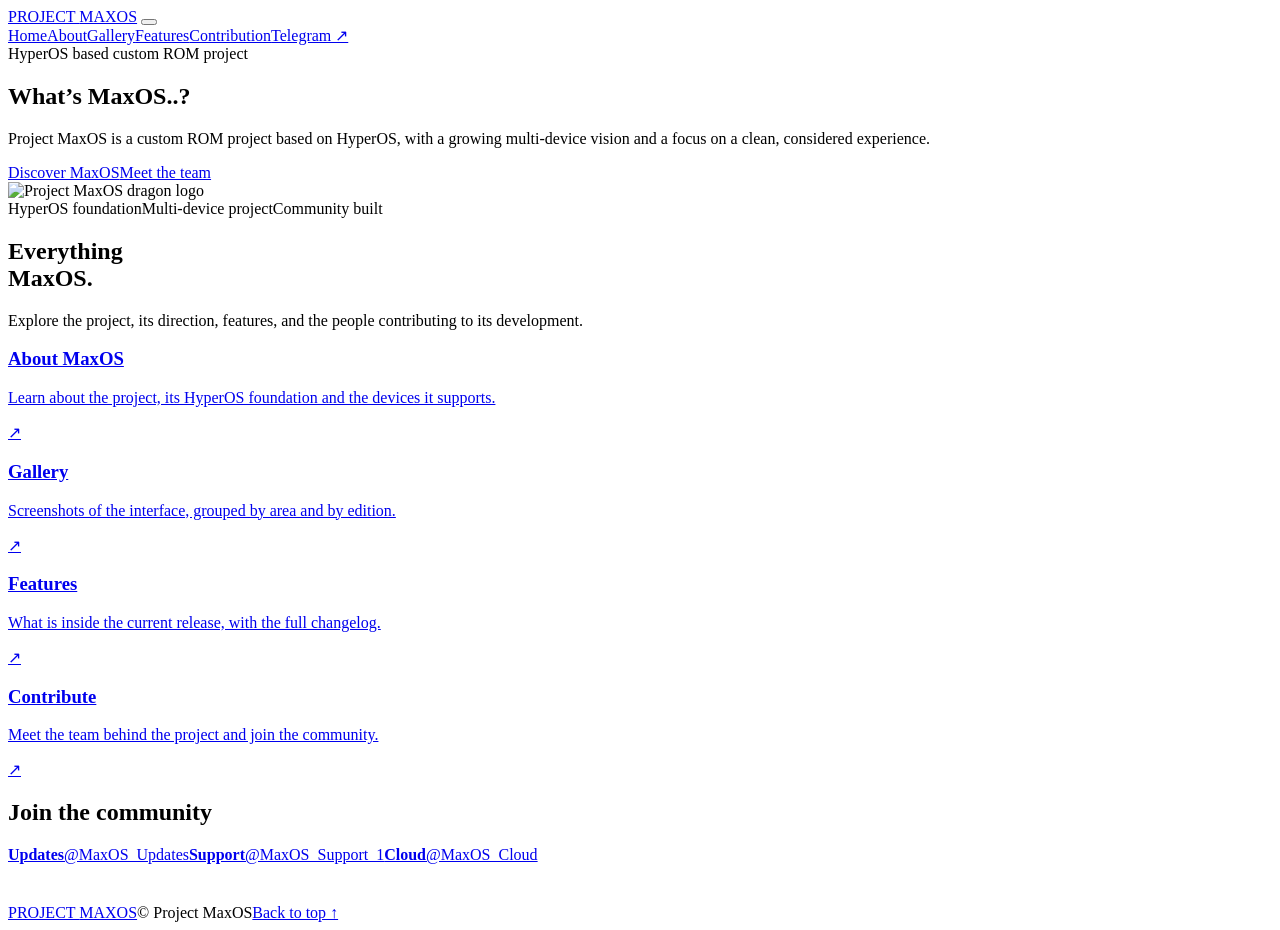
==== projectmaxos/index.html @ 52cf258c "Add files via upload" ====
<!doctype html><html lang="en"><head><meta charset="utf-8"><meta name="viewport" content="width=device-width, initial-scale=1"><meta name="theme-color" content="#e7ede2"><meta name="description" content="Project MaxOS — a HyperOS-based custom ROM project."><title>Home | Project MaxOS</title><link rel="icon" href="assets/images/maxos-logo.jpg"><link rel="preconnect" href="https://fonts.googleapis.com"><link rel="preconnect" href="https://fonts.gstatic.com" crossorigin><link rel="stylesheet" href="https://fonts.googleapis.com/css2?family=Manrope:wght@400;500;600;700;800&display=swap"><link rel="stylesheet" href="assets/css/style.css"><script defer src="assets/js/main.js"></script></head><body id="top"><header class="site-header">
<a class="brand" href="index.html"><span>PROJECT <span class="brand-muted">MAXOS</span></span></a>
<button class="menu-toggle" aria-label="Toggle navigation" aria-expanded="false"><span></span><span></span></button>
<nav class="nav"><a href="index.html" aria-current="page">Home</a><a href="about.html">About</a><a href="gallery.html">Gallery</a><a href="features.html">Features</a><a href="contribution.html">Contribution</a><a class="nav-cta" href="https://t.me/sujithsnk" target="_blank" rel="noopener">Telegram ↗</a></nav></header>
<main><section class="hero section-wrap"><div><div class="eyebrow">HyperOS based custom ROM project</div><h1>What’s <span class="nowrap">Max<span class="maxos-word">OS</span><span class="type-punctuation">..?</span></span></h1><p>Project MaxOS is a custom ROM project based on HyperOS, with a growing multi-device vision and a focus on a clean, considered experience.</p><div class="hero-actions"><a class="button button-primary" href="about.html">Discover MaxOS</a><a class="button button-secondary" href="contribution.html">Meet the team</a></div></div><div class="hero-logo"><img src="assets/images/maxos-logo.jpg" alt="Project MaxOS dragon logo"></div></section>
<div class="facts section-wrap"><span>HyperOS foundation</span><span>Multi-device project</span><span>Community built</span></div>
<section class="content-section section-wrap"><div class="section-heading"><h2>Everything<br>MaxOS.</h2><p>Explore the project, its direction, features, and the people contributing to its development.</p></div><nav class="rows" aria-label="Explore"><a class="row" href="about.html"><h3>About MaxOS</h3><p>Learn about the project, its HyperOS foundation and the devices it supports.</p><span class="row-go" aria-hidden="true">↗</span></a><a class="row" href="gallery.html"><h3>Gallery</h3><p>Screenshots of the interface, grouped by area and by edition.</p><span class="row-go" aria-hidden="true">↗</span></a><a class="row" href="features.html"><h3>Features</h3><p>What is inside the current release, with the full changelog.</p><span class="row-go" aria-hidden="true">↗</span></a><a class="row" href="contribution.html"><h3>Contribute</h3><p>Meet the team behind the project and join the community.</p><span class="row-go" aria-hidden="true">↗</span></a></nav></section>
<section class="section-wrap" style="padding-bottom:40px"><h2 class="subhead">Join the community</h2><div class="community"><a href="https://t.me/MaxOS_Updates" target="_blank" rel="noopener"><strong>Updates</strong><span>@MaxOS_Updates</span></a><a href="https://t.me/MaxOS_Support_1" target="_blank" rel="noopener"><strong>Support</strong><span>@MaxOS_Support_1</span></a><a href="https://t.me/MaxOS_Cloud" target="_blank" rel="noopener"><strong>Cloud</strong><span>@MaxOS_Cloud</span></a></div></section></main><footer class="footer section-wrap"><a class="brand" href="index.html"><span>PROJECT <span class="brand-muted">MAXOS</span></span></a><span>© <span id="year"></span> Project MaxOS</span><a href="#top">Back to top ↑</a></footer></body></html>
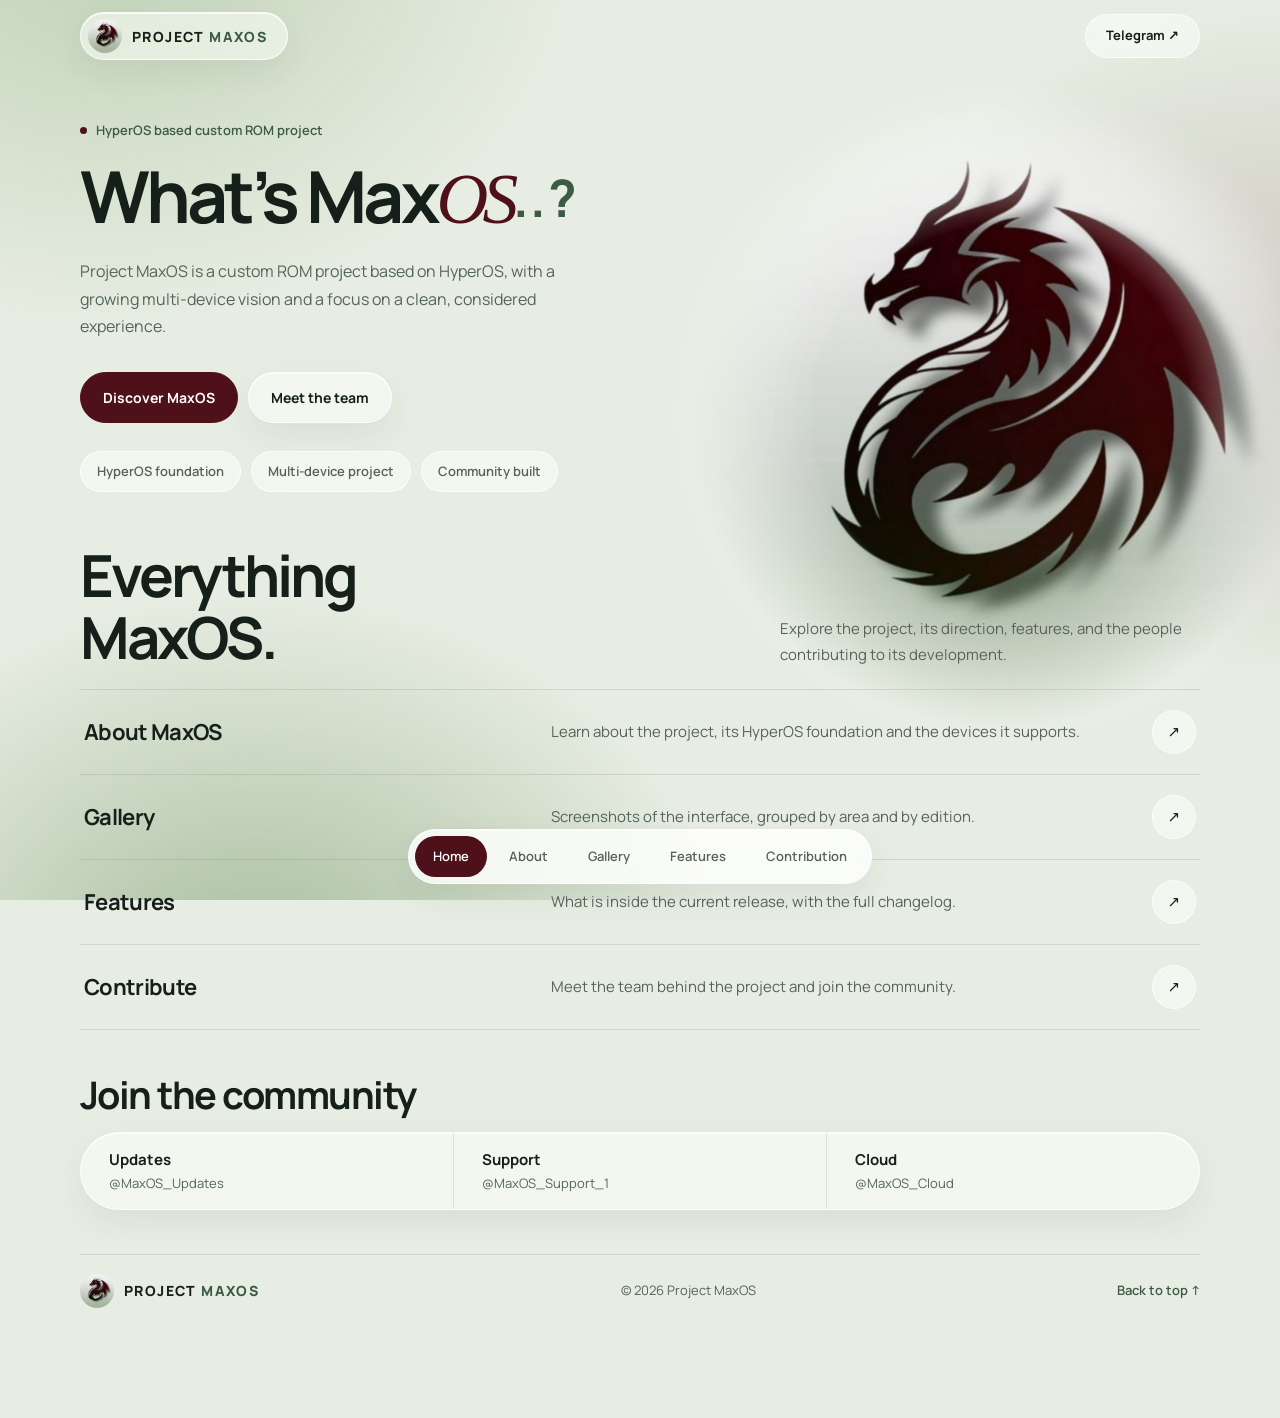
==== commit 896c8362: "maxos files" ====
--- a/projectmaxos/index.html
+++ b/projectmaxos/index.html
@@ -1,8 +1,7 @@
-<!doctype html><html lang="en"><head><meta charset="utf-8"><meta name="viewport" content="width=device-width, initial-scale=1"><meta name="theme-color" content="#e7ede2"><meta name="description" content="Project MaxOS — a HyperOS-based custom ROM project."><title>Home | Project MaxOS</title><link rel="icon" href="assets/images/maxos-logo.jpg"><link rel="preconnect" href="https://fonts.googleapis.com"><link rel="preconnect" href="https://fonts.gstatic.com" crossorigin><link rel="stylesheet" href="https://fonts.googleapis.com/css2?family=Manrope:wght@400;500;600;700;800&display=swap"><link rel="stylesheet" href="assets/css/style.css"><script defer src="assets/js/main.js"></script></head><body id="top"><header class="site-header">
-<a class="brand" href="index.html"><span>PROJECT <span class="brand-muted">MAXOS</span></span></a>
-<button class="menu-toggle" aria-label="Toggle navigation" aria-expanded="false"><span></span><span></span></button>
-<nav class="nav"><a href="index.html" aria-current="page">Home</a><a href="about.html">About</a><a href="gallery.html">Gallery</a><a href="features.html">Features</a><a href="contribution.html">Contribution</a><a class="nav-cta" href="https://t.me/sujithsnk" target="_blank" rel="noopener">Telegram ↗</a></nav></header>
-<main><section class="hero section-wrap"><div><div class="eyebrow">HyperOS based custom ROM project</div><h1>What’s <span class="nowrap">Max<span class="maxos-word">OS</span><span class="type-punctuation">..?</span></span></h1><p>Project MaxOS is a custom ROM project based on HyperOS, with a growing multi-device vision and a focus on a clean, considered experience.</p><div class="hero-actions"><a class="button button-primary" href="about.html">Discover MaxOS</a><a class="button button-secondary" href="contribution.html">Meet the team</a></div></div><div class="hero-logo"><img src="assets/images/maxos-logo.jpg" alt="Project MaxOS dragon logo"></div></section>
+<!doctype html><html lang="en"><head><meta charset="utf-8"><meta name="viewport" content="width=device-width, initial-scale=1"><meta name="theme-color" content="#e7ede2"><meta name="description" content="Project MaxOS — a HyperOS-based custom ROM project."><title>Home | Project MaxOS</title><link rel="icon" href="assets/images/maxos-logo.jpg"><link rel="preconnect" href="https://fonts.googleapis.com"><link rel="preconnect" href="https://fonts.gstatic.com" crossorigin><link rel="stylesheet" href="https://fonts.googleapis.com/css2?family=Manrope:wght@400;500;600;700;800&display=swap"><link rel="stylesheet" href="assets/css/style.css"><script defer src="assets/js/main.js"></script></head><body id="top"><header class="site-header"><a class="brand" href="index.html"><img class="brand-logo" src="assets/images/maxos-logo.jpg" alt="" width="34" height="34"><span>PROJECT <span class="brand-muted">MAXOS</span></span></a><a class="top-cta" href="https://t.me/sujithsnk" target="_blank" rel="noopener">Telegram ↗</a></header>
+<nav class="dock" aria-label="Main"><a href="index.html" aria-current="page">Home</a><a href="about.html">About</a><a href="gallery.html">Gallery</a><a href="features.html">Features</a><a href="contribution.html"><span class="full">Contribution</span><span class="short">Team</span></a></nav>
+<div class="logo-bg" aria-hidden="true"><img src="assets/images/maxos-logo.jpg" alt=""></div>
+<main><section class="hero section-wrap"><div class="hero-copy"><div class="eyebrow">HyperOS based custom ROM project</div><h1>What’s <span class="nowrap">Max<span class="maxos-word">OS</span><span class="type-punctuation">..?</span></span></h1><p>Project MaxOS is a custom ROM project based on HyperOS, with a growing multi-device vision and a focus on a clean, considered experience.</p><div class="hero-actions"><a class="button button-primary" href="about.html">Discover MaxOS</a><a class="button button-secondary" href="contribution.html">Meet the team</a></div></div></section>
 <div class="facts section-wrap"><span>HyperOS foundation</span><span>Multi-device project</span><span>Community built</span></div>
 <section class="content-section section-wrap"><div class="section-heading"><h2>Everything<br>MaxOS.</h2><p>Explore the project, its direction, features, and the people contributing to its development.</p></div><nav class="rows" aria-label="Explore"><a class="row" href="about.html"><h3>About MaxOS</h3><p>Learn about the project, its HyperOS foundation and the devices it supports.</p><span class="row-go" aria-hidden="true">↗</span></a><a class="row" href="gallery.html"><h3>Gallery</h3><p>Screenshots of the interface, grouped by area and by edition.</p><span class="row-go" aria-hidden="true">↗</span></a><a class="row" href="features.html"><h3>Features</h3><p>What is inside the current release, with the full changelog.</p><span class="row-go" aria-hidden="true">↗</span></a><a class="row" href="contribution.html"><h3>Contribute</h3><p>Meet the team behind the project and join the community.</p><span class="row-go" aria-hidden="true">↗</span></a></nav></section>
-<section class="section-wrap" style="padding-bottom:40px"><h2 class="subhead">Join the community</h2><div class="community"><a href="https://t.me/MaxOS_Updates" target="_blank" rel="noopener"><strong>Updates</strong><span>@MaxOS_Updates</span></a><a href="https://t.me/MaxOS_Support_1" target="_blank" rel="noopener"><strong>Support</strong><span>@MaxOS_Support_1</span></a><a href="https://t.me/MaxOS_Cloud" target="_blank" rel="noopener"><strong>Cloud</strong><span>@MaxOS_Cloud</span></a></div></section></main><footer class="footer section-wrap"><a class="brand" href="index.html"><span>PROJECT <span class="brand-muted">MAXOS</span></span></a><span>© <span id="year"></span> Project MaxOS</span><a href="#top">Back to top ↑</a></footer></body></html>+<section class="section-wrap" style="padding-bottom:24px"><h2 class="subhead">Join the community</h2><div class="community"><a href="https://t.me/MaxOS_Updates" target="_blank" rel="noopener"><strong>Updates</strong><span>@MaxOS_Updates</span></a><a href="https://t.me/MaxOS_Support_1" target="_blank" rel="noopener"><strong>Support</strong><span>@MaxOS_Support_1</span></a><a href="https://t.me/MaxOS_Cloud" target="_blank" rel="noopener"><strong>Cloud</strong><span>@MaxOS_Cloud</span></a></div></section></main><footer class="footer section-wrap"><a class="brand" href="index.html"><img class="brand-logo" src="assets/images/maxos-logo.jpg" alt="" width="34" height="34"><span>PROJECT <span class="brand-muted">MAXOS</span></span></a><span>© <span id="year"></span> Project MaxOS</span><a href="#top">Back to top ↑</a></footer></body></html>
--- a/projectmaxos/assets/css/style.css
+++ b/projectmaxos/assets/css/style.css
@@ -0,0 +1,295 @@
+/* Project MaxOS — minimal frosted-glass theme
+   Palette is taken from the logo: sage mist, deep green ink, oxblood dragon. */
+:root{
+  --bg:#e7ede2;
+  --ink:#16201a;
+  --muted:#55645a;
+  --sage:#a9bca0;
+  --sage-deep:#3d5a45;
+  --blood:#4e1119;
+  --blood-hover:#651821;
+  --glass:rgba(255,255,255,.5);
+  --glass-strong:rgba(255,255,255,.72);
+  --glass-edge:rgba(255,255,255,.75);
+  --hairline:rgba(22,32,26,.1);
+  --blur:blur(18px) saturate(140%);
+  --max:1120px;
+  --hdr:60px;
+}
+*{box-sizing:border-box}
+html{background:var(--bg);scroll-behavior:smooth;scroll-padding-top:100px}
+body{margin:0;color:var(--ink);font-family:Manrope,system-ui,-apple-system,"Segoe UI",Arial,sans-serif;line-height:1.5;-webkit-font-smoothing:antialiased;min-height:100vh;display:flex;flex-direction:column;overflow-x:clip;padding-bottom:92px}
+main{flex:1}
+a{color:inherit;text-decoration:none}
+img{max-width:100%}
+
+/* Backdrop: the soft shapes the glass blurs against */
+body::before{content:"";position:fixed;inset:0;z-index:-1;pointer-events:none;
+  background:
+    radial-gradient(60vmax 50vmax at 8% -8%,#bfd1b5 0,transparent 62%),
+    radial-gradient(55vmax 45vmax at 100% 38%,rgba(78,17,25,.17) 0,transparent 58%),
+    radial-gradient(60vmax 50vmax at 20% 110%,#a5bb9b 0,transparent 62%)}
+
+:focus-visible{outline:2px solid var(--blood);outline-offset:3px;border-radius:8px}
+
+/* Glass surface — shared by header, cards, toolbar, chips */
+.site-header .brand,.top-cta,.dock,.rom,.maintain a,.gallery-toolbar,.facts span,.nav-cta,.button-secondary,.sheet,.editions,.pill-links a,.community,.codes span,.row-go,.pop,.icon-links a{
+  background:var(--glass);
+  -webkit-backdrop-filter:var(--blur);backdrop-filter:var(--blur);
+  border:1px solid var(--glass-edge);
+  box-shadow:0 1px 0 rgba(255,255,255,.7) inset,0 12px 32px rgba(36,56,40,.07)}
+@supports not ((backdrop-filter:blur(1px)) or (-webkit-backdrop-filter:blur(1px))){
+  .site-header .brand,.top-cta,.dock,.rom,.maintain a,.gallery-toolbar,.facts span,.nav-cta,.button-secondary,.sheet,.editions,.pill-links a,.community,.codes span,.row-go,.pop,.icon-links a{background:var(--glass-strong)}
+}
+
+/* Header: brand + Telegram stay on top; page links float at the bottom */
+.site-header{position:sticky;top:12px;z-index:20;width:min(var(--max),calc(100% - 32px));height:48px;margin:12px auto 0;display:flex;align-items:center;justify-content:space-between;pointer-events:none}
+.site-header>*{pointer-events:auto}
+.brand{display:flex;align-items:center;gap:10px;font-weight:800;letter-spacing:.1em;font-size:14px}
+.site-header .brand{height:48px;padding:0 20px 0 7px;border-radius:999px}
+.brand-logo{width:34px;height:34px;border-radius:50%;object-fit:cover;flex:none}
+.brand-muted{color:var(--sage-deep)}
+.top-cta{height:44px;padding:0 20px;display:inline-flex;align-items:center;border-radius:999px;font-size:13px;font-weight:700;box-shadow:none;transition:background .2s}
+.top-cta:hover{background:var(--glass-strong)}
+.dock{background:rgba(255,255,255,.8);position:fixed;left:50%;bottom:max(16px,env(safe-area-inset-bottom));transform:translateX(-50%);z-index:30;display:flex;gap:4px;padding:6px;border-radius:999px;font-size:13px;font-weight:600;color:var(--muted);animation:dockIn .5s ease both}
+.dock a{padding:11px 18px;border-radius:999px;white-space:nowrap;transition:background .2s,color .2s}
+.dock a:hover{color:var(--ink);background:rgba(255,255,255,.6)}
+.dock a[aria-current="page"]{color:#fff;background:var(--blood)}
+.dock .short{display:none}
+@keyframes dockIn{from{opacity:0;transform:translate(-50%,16px)}to{opacity:1;transform:translate(-50%,0)}}
+
+/* Dragon logo as a lit, scroll-driven background (home page) */
+.logo-bg{position:fixed;z-index:-1;right:-3vmax;top:11vh;width:min(70vmin,660px);aspect-ratio:1;pointer-events:none;opacity:var(--o,1);transform:translate3d(0,var(--y,0px),0) rotate(var(--r,0deg));will-change:transform,opacity}
+.logo-bg:before{content:"";position:absolute;inset:-22%;background:radial-gradient(closest-side,rgba(255,255,255,.95),rgba(255,255,255,.55) 45%,rgba(255,255,255,0) 75%)}
+.logo-bg img{position:relative;display:block;width:100%;height:100%;object-fit:cover;mix-blend-mode:multiply;-webkit-mask-image:radial-gradient(closest-side,#000 60%,transparent 100%);mask-image:radial-gradient(closest-side,#000 60%,transparent 100%)}
+
+.section-wrap{width:min(var(--max),calc(100% - 48px));margin-inline:auto}
+
+/* Hero */
+.hero{padding:56px 0 28px;position:relative}
+.hero-copy{max-width:620px}
+.eyebrow{display:inline-flex;align-items:center;gap:9px;font-size:13px;font-weight:600;color:var(--sage-deep)}
+.eyebrow:before{content:"";width:7px;height:7px;border-radius:50%;background:var(--blood)}
+.nowrap{white-space:nowrap}
+.hero h1,.hero-title{font-size:clamp(44px,5.6vw,72px);line-height:1.02;letter-spacing:-.055em;font-weight:700;margin:20px 0 22px;max-width:650px}
+.maxos-word{font-family:Georgia,"Times New Roman",serif;font-style:italic;font-weight:500;letter-spacing:-.08em;color:var(--blood)}
+.type-punctuation{display:inline-block;color:var(--sage-deep);font-size:.72em;letter-spacing:.03em;vertical-align:baseline;overflow:hidden;white-space:nowrap;width:0;animation:typePunctuation 1.15s steps(4,end) .45s forwards}
+@keyframes typePunctuation{from{width:0}to{width:2.2em}}
+.hero p,.lead{max-width:500px;color:var(--muted);font-size:16px;line-height:1.7;margin:0}
+.hero-actions{display:flex;gap:10px;flex-wrap:wrap;margin-top:32px}
+.button{display:inline-flex;align-items:center;justify-content:center;padding:14px 22px;border-radius:999px;font-size:14px;font-weight:700;cursor:pointer;transition:background .2s,transform .2s}
+.button:active{transform:scale(.98)}
+.button-primary{background:var(--blood);color:#fff;border:1px solid var(--blood)}
+.button-primary:hover{background:var(--blood-hover)}
+.button-secondary{color:var(--ink)}
+.button-secondary:hover{background:var(--glass-strong)}
+
+
+.facts{display:flex;flex-wrap:wrap;gap:10px;padding:0 0 8px}
+.facts span{padding:10px 16px;border-radius:999px;font-size:13px;font-weight:600;color:var(--muted);box-shadow:none}
+
+/* Sections */
+.content-section{padding:44px 0}
+.section-heading{display:flex;justify-content:space-between;align-items:end;gap:36px;margin:0 0 22px}
+.section-heading h2,.page-hero h1{font-size:clamp(36px,4.8vw,58px);line-height:1.06;letter-spacing:-.05em;font-weight:700;margin:0}
+.section-heading p{max-width:420px;color:var(--muted);font-size:15px;line-height:1.7;margin:0}
+.page-hero{padding:40px 0 18px}
+.page-hero p{max-width:620px;color:var(--muted);font-size:16px;line-height:1.7;margin:14px 0 0}
+.section-kicker{font-size:15px;font-weight:700;color:var(--ink);margin:0 0 14px}
+.tiny-label{font-size:13px;font-weight:600;color:var(--sage-deep)}
+
+/* Link rows (replace the old card boxes) */
+.rows{border-top:1px solid var(--hairline)}
+.row{display:grid;grid-template-columns:minmax(0,1fr) minmax(0,1.3fr) 44px;align-items:center;gap:24px;padding:20px 4px;border-bottom:1px solid var(--hairline)}
+.row h3{margin:0;font-size:22px;letter-spacing:-.03em}
+.row p{margin:0;color:var(--muted);font-size:15px;line-height:1.6}
+.row-go{width:44px;height:44px;border-radius:50%;display:grid;place-items:center;font-size:15px;box-shadow:none;transition:background .2s,color .2s}
+.row:hover .row-go{background:var(--blood);color:#fff;border-color:var(--blood)}
+
+/* Supported devices: one card per device */
+.codes{display:flex;flex-wrap:wrap;gap:8px}
+.codes span{padding:7px 14px;border-radius:999px;font:500 13px ui-monospace,SFMono-Regular,Consolas,Menlo,monospace;color:var(--ink);box-shadow:none}
+.request{margin:22px 0 14px;color:var(--muted);font-size:15px;line-height:1.7;max-width:560px}
+.request a{color:var(--blood);font-weight:700;text-decoration:underline;text-underline-offset:3px}
+
+.roms{display:grid;grid-template-columns:repeat(2,minmax(0,1fr));gap:18px}
+.rom{display:flex;flex-direction:column;padding:10px;border-radius:26px}
+.rom-art{margin:0;border-radius:18px;overflow:hidden;background:#fff}
+.rom-art img{display:block;width:100%;height:auto}
+.rom-body{display:flex;flex-direction:column;gap:10px;flex:1;padding:16px 12px 10px}
+.rom-name{font-size:13px;font-weight:700;color:var(--blood)}
+.rom h3{margin:0;font-size:18px;line-height:1.35;letter-spacing:-.02em}
+.rom-code{display:flex;align-items:center;flex-wrap:wrap;gap:8px 10px}
+.rom-label{font-size:12px;font-weight:600;color:var(--muted)}
+.rom-actions{display:flex;flex-wrap:wrap;gap:8px;margin-top:auto;padding-top:8px}
+.rom-actions .button{padding:11px 18px;font-size:13px}
+.maintain{display:flex;justify-content:center;margin-top:30px}
+.maintain a{display:inline-flex;align-items:center;gap:10px;padding:14px 24px;border-radius:999px;font-size:15px;font-weight:700;text-align:center;box-shadow:none;transition:background .2s}
+.maintain a:hover{background:var(--glass-strong)}
+
+/* Telegram links */
+.pill-links{display:flex;flex-wrap:wrap;gap:10px}
+.pill-links.center{justify-content:center}
+.pill-links a{display:inline-flex;align-items:center;gap:8px;padding:11px 18px;border-radius:999px;font-size:14px;font-weight:700;box-shadow:none;transition:background .2s}
+.pill-links a span{color:var(--muted);font-weight:600}
+.pill-links a:hover{background:var(--glass-strong)}
+.community{display:flex;border-radius:999px;overflow:hidden}
+.community a{flex:1;display:flex;flex-direction:column;gap:2px;padding:16px 28px;border-left:1px solid var(--hairline);transition:background .2s}
+.community a:first-child{border-left:0}
+.community a:hover{background:rgba(255,255,255,.55)}
+.community strong{font-size:15px}
+.community span{font-size:13px;color:var(--muted)}
+.subhead{font-size:clamp(26px,3.4vw,38px);letter-spacing:-.04em;line-height:1.1;margin:0 0 16px;font-weight:700}
+
+/* Contribution: founder + team */
+.founder{display:flex;flex-direction:column;align-items:center;text-align:center;padding:4px 0 36px}
+.founder-photo{width:120px;height:120px;border-radius:50%;object-fit:cover;box-shadow:0 0 0 7px rgba(255,255,255,.65),0 0 0 8px var(--blood)}
+.founder h2{font-family:Unbounded,Manrope,system-ui,sans-serif;font-size:clamp(30px,5vw,54px);font-weight:600;letter-spacing:.06em;line-height:1.1;text-transform:uppercase;margin:26px 0 8px}
+.founder-role{margin:0 0 18px;color:var(--muted);font-size:15px}
+.icon-links{display:flex;gap:12px;justify-content:center}
+.icon-links a{width:52px;height:52px;border-radius:50%;display:grid;place-items:center;color:var(--ink);box-shadow:none;transition:background .2s,color .2s}
+.icon-links a:hover{background:var(--blood);color:#fff;border-color:var(--blood)}
+.icon-links svg{width:22px;height:22px;fill:none;stroke:currentColor;stroke-width:1.8;stroke-linecap:round;stroke-linejoin:round}
+.team-head{text-align:center}
+.team-head p{margin:0;color:var(--muted);font-size:15px}
+.team{display:flex;flex-wrap:wrap;justify-content:center;gap:24px 20px;max-width:780px;margin:30px auto 0;padding-top:34px}
+.person{position:relative}
+.person>button{display:block;width:72px;height:72px;padding:0;border-radius:50%;overflow:hidden;border:1px solid var(--glass-edge);background:rgba(255,255,255,.65);cursor:pointer;box-shadow:0 8px 20px rgba(36,56,40,.1);transition:transform .2s}
+.person>button:hover{transform:translateY(-3px)}
+.person>button[aria-expanded="true"]{outline:2px solid var(--blood);outline-offset:3px}
+.person img{display:block;width:100%;height:100%;object-fit:cover}
+.person .initial{display:grid;place-items:center;width:100%;height:100%;font-size:24px;font-weight:800;color:var(--blood)}
+.pop{position:absolute;left:50%;bottom:calc(100% + 12px);z-index:30;width:max-content;max-width:min(240px,calc(100vw - 32px));padding:12px 15px;border-radius:16px;text-align:left;background:rgba(255,255,255,.82);opacity:0;visibility:hidden;pointer-events:none;transform:translate(calc(-50% + var(--shift,0px)),6px);transition:opacity .18s,transform .18s,visibility .18s}
+.person.open{z-index:40}
+.person.open .pop{opacity:1;visibility:visible;pointer-events:auto;transform:translate(calc(-50% + var(--shift,0px)),0)}
+.pop strong{display:block;font-size:14px}
+.pop .role{display:block;margin:2px 0 0;font-size:12px;font-weight:700;color:var(--blood)}
+.pop p{margin:6px 0 0;font-size:13px;line-height:1.5;color:var(--muted)}
+.pop .hint{display:block;margin-top:8px;font-size:12px;font-weight:600;color:var(--sage-deep)}
+.contribute{max-width:560px;margin:44px auto 0;text-align:center}
+.contribute h2{font-size:26px;letter-spacing:-.03em;margin:0 0 10px}
+.contribute p{color:var(--muted);font-size:15px;line-height:1.7;margin:0 0 22px}
+
+/* Features: changelog sheet */
+.page-hero.center{text-align:center}
+.page-hero.center p{margin-inline:auto}
+.sheet{max-width:820px;margin:0 auto 16px;padding:36px;border-radius:28px}
+.sheet h2{font-size:30px;letter-spacing:-.04em;margin:0 0 22px}
+.sheet h3{font-size:22px;letter-spacing:-.03em;margin:0 0 10px}
+.sheet .meta{margin:0 0 4px;color:var(--muted);font-size:15px}
+.sheet .meta b{color:var(--blood)}
+.sheet h4{margin:24px 0 8px;font-size:15px;color:var(--blood)}
+.sheet ul{margin:0;padding-left:20px}
+.sheet li{margin:7px 0;font-size:15px;line-height:1.55;color:#2a3a30}
+.sheet li::marker{color:var(--sage-deep)}
+
+/* Gallery editions */
+.editions{display:inline-flex;gap:4px;padding:6px;border-radius:999px;margin-bottom:16px}
+.edition{border:0;background:transparent;padding:11px 22px;border-radius:999px;font:700 14px Manrope,system-ui,sans-serif;color:var(--muted);cursor:pointer;transition:background .2s,color .2s}
+.edition:hover{color:var(--ink)}
+.edition.active{background:#fff;color:var(--ink);box-shadow:0 2px 8px rgba(36,56,40,.12)}
+.edition-note{max-width:560px;margin:0 0 18px;color:var(--muted);font-size:16px;line-height:1.7}
+.edition-panel[hidden]{display:none}
+.edition-empty{padding:56px 0 80px;color:var(--muted);font-size:15px}
+
+/* Footer */
+.footer{min-height:72px;margin-top:20px;border-top:1px solid var(--hairline);display:flex;align-items:center;justify-content:space-between;gap:20px;color:var(--muted);font-size:13px}
+.footer .brand{color:var(--ink)}
+.footer a:last-child{color:var(--sage-deep);font-weight:600}
+
+/* Gallery */
+.gallery-toolbar{position:sticky;top:calc(var(--hdr) + 24px);z-index:5;margin:0 0 16px;padding:7px;border-radius:999px}
+.gallery-filters{display:flex;gap:4px;overflow-x:auto;scrollbar-width:none}
+.gallery-filters::-webkit-scrollbar{display:none}
+.gallery-filter{border:0;background:transparent;color:var(--muted);border-radius:999px;padding:10px 16px;font:600 13px Manrope,system-ui,sans-serif;white-space:nowrap;cursor:pointer;transition:background .2s,color .2s}
+.gallery-filter:hover{background:rgba(255,255,255,.6);color:var(--ink)}
+.gallery-filter span{font-weight:500;opacity:.7;margin-left:6px}
+.gallery-filter.active{background:var(--blood);color:#fff}
+.gallery-filter.active span{opacity:.8}
+.gallery-category{margin:22px 0 34px}
+.gallery-category-head{display:flex;justify-content:space-between;align-items:end;margin-bottom:16px;gap:16px}
+.gallery-category-head .tiny-label{font-size:18px;font-weight:700;color:var(--ink);letter-spacing:-.02em}
+.gallery-category-head p{margin:4px 0 0;color:var(--muted);font-size:13px}
+.gallery-count{font-size:13px;font-weight:600;color:var(--muted);white-space:nowrap}
+.gallery-grid{display:grid;gap:12px}
+.gallery-real{grid-template-columns:repeat(5,minmax(0,1fr))}
+.gallery-image{position:relative;display:block;width:100%;padding:0;border:1px solid var(--glass-edge);border-radius:16px;overflow:hidden;background:rgba(255,255,255,.4);cursor:zoom-in;box-shadow:0 8px 22px rgba(36,56,40,.08);aspect-ratio:9/16}
+.gallery-image img{display:block;width:100%;height:100%;object-fit:cover;transition:transform .5s ease}
+.gallery-image:hover img{transform:scale(1.04)}
+.image-zoom{position:absolute;right:8px;bottom:8px;width:30px;height:30px;border-radius:50%;display:grid;place-items:center;background:rgba(255,255,255,.7);-webkit-backdrop-filter:blur(10px);backdrop-filter:blur(10px);color:var(--ink);font-size:13px;opacity:0;transition:opacity .2s}
+.gallery-image:hover .image-zoom,.gallery-image:focus-visible .image-zoom{opacity:1}
+.reveal{opacity:0;transform:translateY(14px);transition:opacity .5s ease,transform .5s ease}
+.reveal.visible{opacity:1;transform:none}
+.gallery-category[hidden],.gallery-image[hidden]{display:none!important}
+
+/* Lightbox */
+.lightbox{position:fixed;inset:0;z-index:50;background:rgba(22,32,26,.5);-webkit-backdrop-filter:blur(26px) saturate(120%);backdrop-filter:blur(26px) saturate(120%);display:none;align-items:center;justify-content:center;padding:56px 72px}
+.lightbox.open{display:flex;animation:fadeIn .2s ease}
+.lightbox img{max-width:min(82vw,620px);max-height:82vh;object-fit:contain;border-radius:18px;box-shadow:0 24px 80px rgba(0,0,0,.35)}
+.lightbox button{position:absolute;border:1px solid rgba(255,255,255,.4);background:rgba(255,255,255,.16);-webkit-backdrop-filter:blur(12px);backdrop-filter:blur(12px);color:#fff;border-radius:50%;width:44px;height:44px;font-size:26px;line-height:1;cursor:pointer;transition:background .2s}
+.lightbox button:hover{background:rgba(255,255,255,.3)}
+.lightbox button:focus-visible{outline-color:#fff}
+.lightbox-close{right:22px;top:20px}
+.lightbox-prev{left:22px;top:50%;transform:translateY(-50%)}
+.lightbox-next{right:22px;top:50%;transform:translateY(-50%)}
+.lightbox-caption{position:absolute;bottom:20px;left:0;right:0;text-align:center;color:rgba(255,255,255,.85);font-size:13px;font-weight:600}
+@keyframes fadeIn{from{opacity:0}to{opacity:1}}
+
+/* Responsive */
+@media(max-width:900px){
+  .roms{grid-template-columns:1fr}
+  .gallery-real{grid-template-columns:repeat(4,minmax(0,1fr))}
+}
+@media(max-width:620px){
+  :root{--hdr:54px}
+  .section-wrap{width:calc(100% - 32px)}
+  .site-header{width:calc(100% - 24px);top:8px;margin-top:8px}
+  .site-header .brand{height:44px;font-size:13px;padding:0 16px 0 6px}
+  .brand-logo{width:32px;height:32px}
+  .top-cta{height:40px;padding:0 16px}
+  .dock{width:calc(100% - 24px);justify-content:space-between;gap:0;padding:5px;bottom:max(12px,env(safe-area-inset-bottom))}
+  .dock a{flex:1;text-align:center;padding:12px 2px;font-size:12px}
+  .dock .full{display:none}
+  .dock .short{display:inline}
+  .logo-bg{right:-26vw;top:30vh;width:96vmin;opacity:calc(var(--o,1)*.4)}
+  .hero{padding:26px 0 14px}
+  .hero p,.page-hero p{font-size:15px}
+  .content-section{padding:30px 0}
+  .section-heading{display:block}
+  .section-heading p{margin-top:14px}
+  .page-hero{padding:26px 0 12px}
+  .row{grid-template-columns:minmax(0,1fr) 44px;gap:6px 16px;padding:18px 2px}
+  .row p{grid-column:1}
+  .row-go{grid-column:2;grid-row:1/3}
+  .community{flex-direction:column;border-radius:24px}
+  .community a{border-left:0;border-top:1px solid var(--hairline);padding:14px 22px}
+  .community a:first-child{border-top:0}
+  .sheet{padding:26px 22px;border-radius:24px}
+  .team{gap:20px 14px}
+  .person>button{width:64px;height:64px}
+  .founder{padding-bottom:28px}
+  .footer{padding:22px 0;flex-wrap:wrap}
+  .footer>span{order:3;width:100%}
+  .gallery-toolbar{top:calc(var(--hdr) + 16px);margin-bottom:20px}
+  .gallery-real{grid-template-columns:repeat(3,minmax(0,1fr));gap:8px}
+  .gallery-image{border-radius:11px}
+  .gallery-category{margin:18px 0 26px}
+  .gallery-category-head p{max-width:240px}
+  .lightbox{padding:48px 40px}
+  .lightbox img{max-width:88vw;max-height:78vh}
+  .lightbox-prev{left:8px}.lightbox-next{right:8px}
+  .lightbox-close{right:10px;top:10px}
+}
+.founder .evolve{font-family:Unbounded,Manrope,system-ui,sans-serif;font-size:clamp(32px,6vw,58px);font-weight:800;letter-spacing:.05em;line-height:1.05;margin:24px 0 8px}
+.evolve span{display:inline-block;font-variation-settings:"wght" 800;animation:evolve 1.3s cubic-bezier(.2,.7,.2,1) both;animation-delay:calc(.25s + var(--i)*90ms)}
+@keyframes evolve{from{font-variation-settings:"wght" 200;opacity:0;transform:translateY(.35em)}to{font-variation-settings:"wght" 800;opacity:1;transform:none}}
+@media(prefers-reduced-motion:reduce){
+  .evolve span{animation:none}
+  html{scroll-behavior:auto}
+  *,*:before,*:after{transition:none!important}
+  .reveal{opacity:1;transform:none}
+  .type-punctuation{width:2.2em;animation:none}
+  .lightbox.open{animation:none}
+  .dock{animation:none}
+  .logo-bg{transform:none;opacity:1}
+}
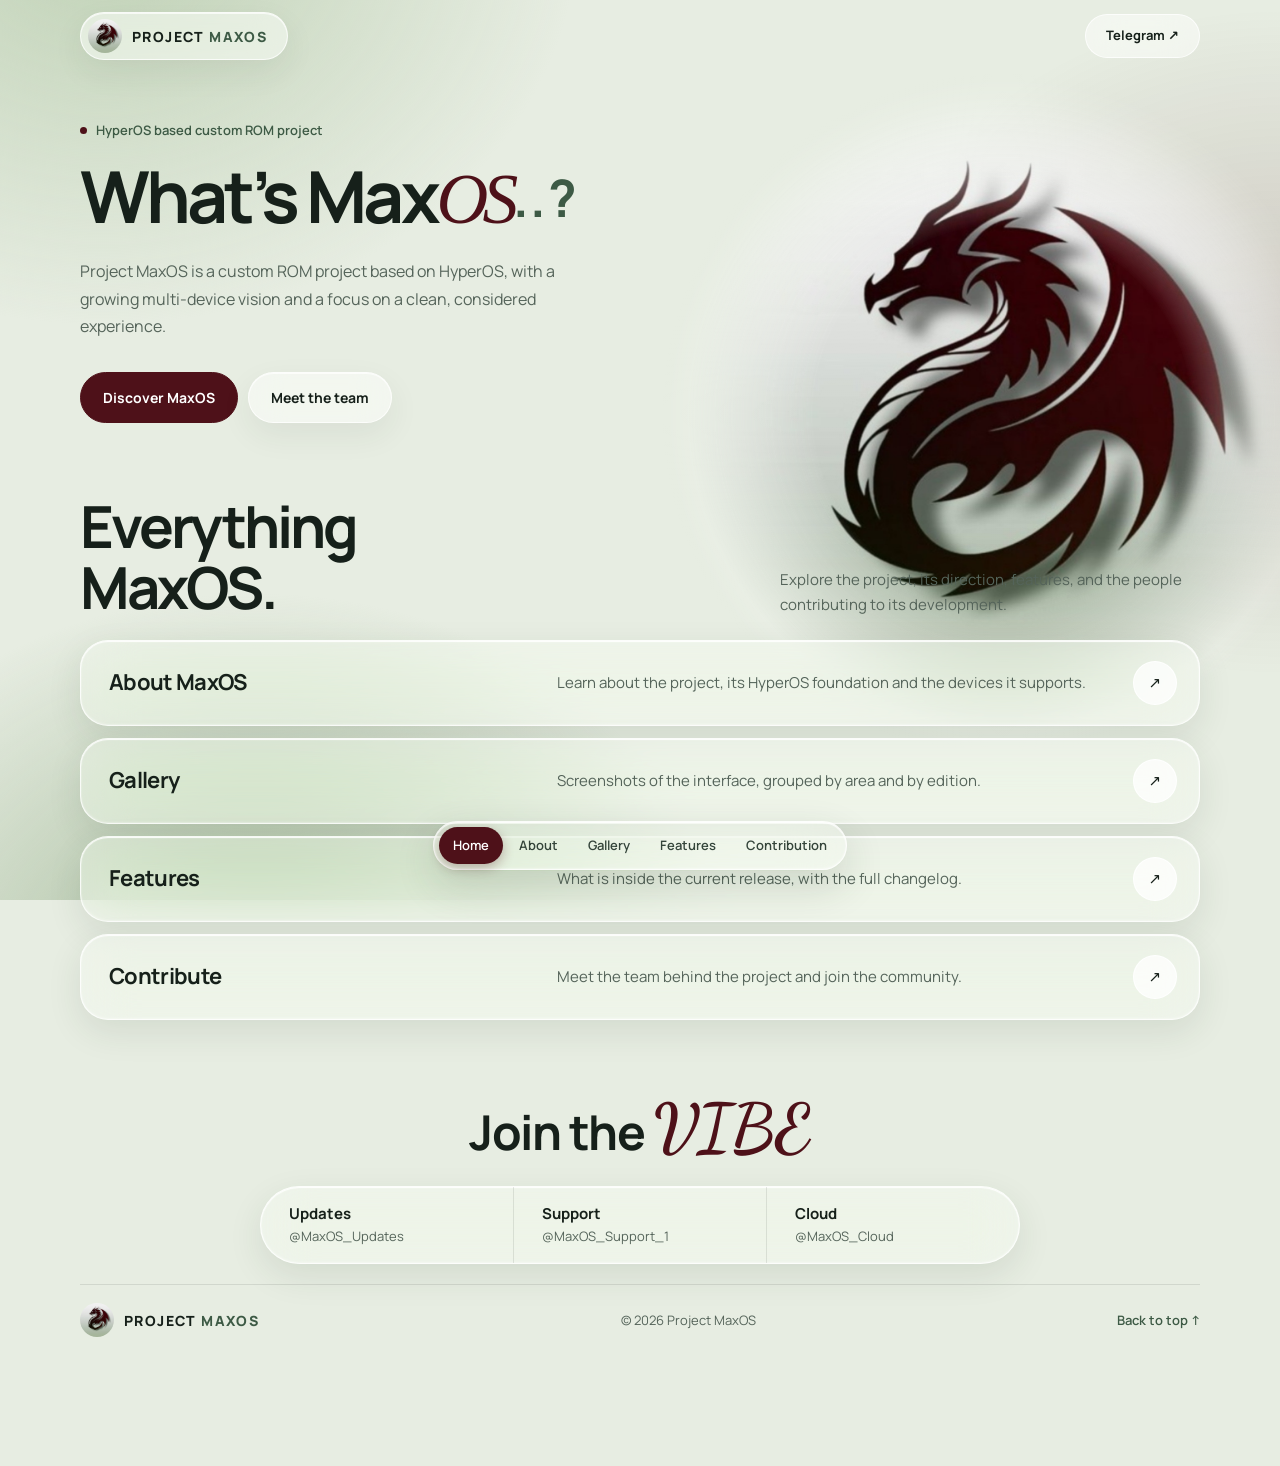
==== commit 7a3204b2: "Upload MaxOS project files" ====
--- a/projectmaxos/index.html
+++ b/projectmaxos/index.html
@@ -1,7 +1,6 @@
-<!doctype html><html lang="en"><head><meta charset="utf-8"><meta name="viewport" content="width=device-width, initial-scale=1"><meta name="theme-color" content="#e7ede2"><meta name="description" content="Project MaxOS — a HyperOS-based custom ROM project."><title>Home | Project MaxOS</title><link rel="icon" href="assets/images/maxos-logo.jpg"><link rel="preconnect" href="https://fonts.googleapis.com"><link rel="preconnect" href="https://fonts.gstatic.com" crossorigin><link rel="stylesheet" href="https://fonts.googleapis.com/css2?family=Manrope:wght@400;500;600;700;800&display=swap"><link rel="stylesheet" href="assets/css/style.css"><script defer src="assets/js/main.js"></script></head><body id="top"><header class="site-header"><a class="brand" href="index.html"><img class="brand-logo" src="assets/images/maxos-logo.jpg" alt="" width="34" height="34"><span>PROJECT <span class="brand-muted">MAXOS</span></span></a><a class="top-cta" href="https://t.me/sujithsnk" target="_blank" rel="noopener">Telegram ↗</a></header>
+<!doctype html><html lang="en"><head><meta charset="utf-8"><meta name="viewport" content="width=device-width, initial-scale=1"><meta name="theme-color" content="#e7ede2"><meta name="description" content="Project MaxOS — a HyperOS-based custom ROM project."><title>Home | Project MaxOS</title><link rel="icon" href="assets/images/maxos-logo.jpg"><link rel="preconnect" href="https://fonts.googleapis.com"><link rel="preconnect" href="https://fonts.gstatic.com" crossorigin><link rel="stylesheet" href="https://fonts.googleapis.com/css2?family=Manrope:wght@400;500;600;700;800&family=Dancing+Script:wght@700&display=swap"><link rel="stylesheet" href="assets/css/style.css"><script defer src="assets/js/main.js"></script></head><body id="top"><header class="site-header"><a class="brand" href="index.html"><img class="brand-logo" src="assets/images/maxos-logo.jpg" alt="" width="34" height="34"><span>PROJECT <span class="brand-muted">MAXOS</span></span></a><a class="top-cta" href="https://t.me/sujithsnk" target="_blank" rel="noopener">Telegram ↗</a></header>
 <nav class="dock" aria-label="Main"><a href="index.html" aria-current="page">Home</a><a href="about.html">About</a><a href="gallery.html">Gallery</a><a href="features.html">Features</a><a href="contribution.html"><span class="full">Contribution</span><span class="short">Team</span></a></nav>
 <div class="logo-bg" aria-hidden="true"><img src="assets/images/maxos-logo.jpg" alt=""></div>
 <main><section class="hero section-wrap"><div class="hero-copy"><div class="eyebrow">HyperOS based custom ROM project</div><h1>What’s <span class="nowrap">Max<span class="maxos-word">OS</span><span class="type-punctuation">..?</span></span></h1><p>Project MaxOS is a custom ROM project based on HyperOS, with a growing multi-device vision and a focus on a clean, considered experience.</p><div class="hero-actions"><a class="button button-primary" href="about.html">Discover MaxOS</a><a class="button button-secondary" href="contribution.html">Meet the team</a></div></div></section>
-<div class="facts section-wrap"><span>HyperOS foundation</span><span>Multi-device project</span><span>Community built</span></div>
 <section class="content-section section-wrap"><div class="section-heading"><h2>Everything<br>MaxOS.</h2><p>Explore the project, its direction, features, and the people contributing to its development.</p></div><nav class="rows" aria-label="Explore"><a class="row" href="about.html"><h3>About MaxOS</h3><p>Learn about the project, its HyperOS foundation and the devices it supports.</p><span class="row-go" aria-hidden="true">↗</span></a><a class="row" href="gallery.html"><h3>Gallery</h3><p>Screenshots of the interface, grouped by area and by edition.</p><span class="row-go" aria-hidden="true">↗</span></a><a class="row" href="features.html"><h3>Features</h3><p>What is inside the current release, with the full changelog.</p><span class="row-go" aria-hidden="true">↗</span></a><a class="row" href="contribution.html"><h3>Contribute</h3><p>Meet the team behind the project and join the community.</p><span class="row-go" aria-hidden="true">↗</span></a></nav></section>
-<section class="section-wrap" style="padding-bottom:24px"><h2 class="subhead">Join the community</h2><div class="community"><a href="https://t.me/MaxOS_Updates" target="_blank" rel="noopener"><strong>Updates</strong><span>@MaxOS_Updates</span></a><a href="https://t.me/MaxOS_Support_1" target="_blank" rel="noopener"><strong>Support</strong><span>@MaxOS_Support_1</span></a><a href="https://t.me/MaxOS_Cloud" target="_blank" rel="noopener"><strong>Cloud</strong><span>@MaxOS_Cloud</span></a></div></section></main><footer class="footer section-wrap"><a class="brand" href="index.html"><img class="brand-logo" src="assets/images/maxos-logo.jpg" alt="" width="34" height="34"><span>PROJECT <span class="brand-muted">MAXOS</span></span></a><span>© <span id="year"></span> Project MaxOS</span><a href="#top">Back to top ↑</a></footer></body></html>+<section class="section-wrap vibe"><h2>Join the <span class="vibe-word">VIBE</span></h2><div class="community"><a href="https://t.me/MaxOS_Updates" target="_blank" rel="noopener"><strong>Updates</strong><span>@MaxOS_Updates</span></a><a href="https://t.me/MaxOS_Support_1" target="_blank" rel="noopener"><strong>Support</strong><span>@MaxOS_Support_1</span></a><a href="https://t.me/MaxOS_Cloud" target="_blank" rel="noopener"><strong>Cloud</strong><span>@MaxOS_Cloud</span></a></div></section></main><footer class="footer section-wrap"><a class="brand" href="index.html"><img class="brand-logo" src="assets/images/maxos-logo.jpg" alt="" width="34" height="34"><span>PROJECT <span class="brand-muted">MAXOS</span></span></a><span>© <span id="year"></span> Project MaxOS</span><a href="#top">Back to top ↑</a></footer></body></html>
--- a/projectmaxos/assets/css/style.css
+++ b/projectmaxos/assets/css/style.css
@@ -293,3 +293,50 @@
   .dock{animation:none}
   .logo-bg{transform:none;opacity:1}
 }
+
+/* ---- v3: liquid-glass dock, link capsules, vibe, maintainers, lightbox zoom ---- */
+body{padding-bottom:110px}
+.dock{background:rgba(255,255,255,.34);-webkit-backdrop-filter:blur(30px) saturate(190%);backdrop-filter:blur(30px) saturate(190%);border:1px solid rgba(255,255,255,.8);box-shadow:inset 0 1px 1px rgba(255,255,255,.95),inset 0 -1px 2px rgba(255,255,255,.4),0 16px 40px rgba(36,56,40,.16);bottom:max(30px,calc(env(safe-area-inset-bottom) + 16px));gap:2px;padding:5px;color:#34443a}
+.dock a{padding:9px 14px}
+.dock a:hover{background:rgba(255,255,255,.5)}
+.dock a[aria-current="page"]{box-shadow:0 4px 12px rgba(78,17,25,.3)}
+
+.pill-links a,.row,.community,.maintain a{background:rgba(255,255,255,.36);-webkit-backdrop-filter:blur(26px) saturate(180%);backdrop-filter:blur(26px) saturate(180%);border:1px solid rgba(255,255,255,.8);box-shadow:inset 0 1px 1px rgba(255,255,255,.95),inset 0 -1px 2px rgba(255,255,255,.35),0 12px 34px rgba(36,56,40,.1)}
+.pill-links a:hover,.maintain a:hover,.community a:hover{background:rgba(255,255,255,.55)}
+
+.rows{display:grid;gap:12px;border:0}
+.row{border-radius:28px;padding:20px 22px 20px 28px;transition:background .25s}
+.row:hover{background:rgba(255,255,255,.55)}
+.row-go{background:rgba(255,255,255,.75);-webkit-backdrop-filter:none;backdrop-filter:none;border:1px solid rgba(255,255,255,.9)}
+
+.vibe{text-align:center;padding-top:28px}
+.vibe h2{font-size:clamp(30px,4.4vw,48px);letter-spacing:-.03em;line-height:1.1;margin:0 0 20px;font-weight:700}
+.vibe-word{font-family:"Dancing Script","Segoe Script","Brush Script MT",cursive;font-weight:700;font-size:1.4em;letter-spacing:0;color:var(--blood)}
+.vibe .community{max-width:760px;margin-inline:auto;text-align:left}
+
+.page-hero h1 .maxos-word{font-size:1.04em}
+.page-hero p{max-width:680px}
+.page-hero p+p{margin-top:12px}
+
+.rom-code .maint{font-size:14px;font-weight:700}
+.rom-code a.maint{color:var(--sage-deep);text-decoration:underline;text-underline-offset:3px}
+.rom-code a.maint:hover{color:var(--blood)}
+.rom-actions{flex-wrap:wrap}
+
+.lightbox{overflow:hidden}
+.lightbox img{position:relative;z-index:1;touch-action:none;user-select:none;-webkit-user-select:none;-webkit-user-drag:none;cursor:zoom-in;transform-origin:center;will-change:transform;transition:transform .12s ease-out}
+.lightbox img.zoomed{cursor:grab}
+.lightbox img.dragging{cursor:grabbing;transition:none}
+.lightbox button{z-index:3}
+.lightbox-caption{z-index:3}
+.lightbox-zoom{position:absolute;bottom:52px;left:50%;transform:translateX(-50%);display:flex;gap:8px;z-index:3}
+.lightbox-zoom button{position:static;width:44px;height:44px;font-size:22px}
+.lightbox-zoom .zoom-reset{width:auto;border-radius:999px;padding:0 16px;font-size:13px;font-weight:700}
+
+@media(max-width:620px){
+  .dock{width:auto;max-width:calc(100% - 24px);justify-content:center;bottom:max(26px,calc(env(safe-area-inset-bottom) + 14px))}
+  .dock a{flex:none;padding:10px 10px;font-size:12px}
+  .row{border-radius:24px;padding:18px 16px 18px 20px}
+  .lightbox-zoom{bottom:56px}
+}
+@media(max-width:380px){.dock a{padding:10px 8px;font-size:11.5px}}
